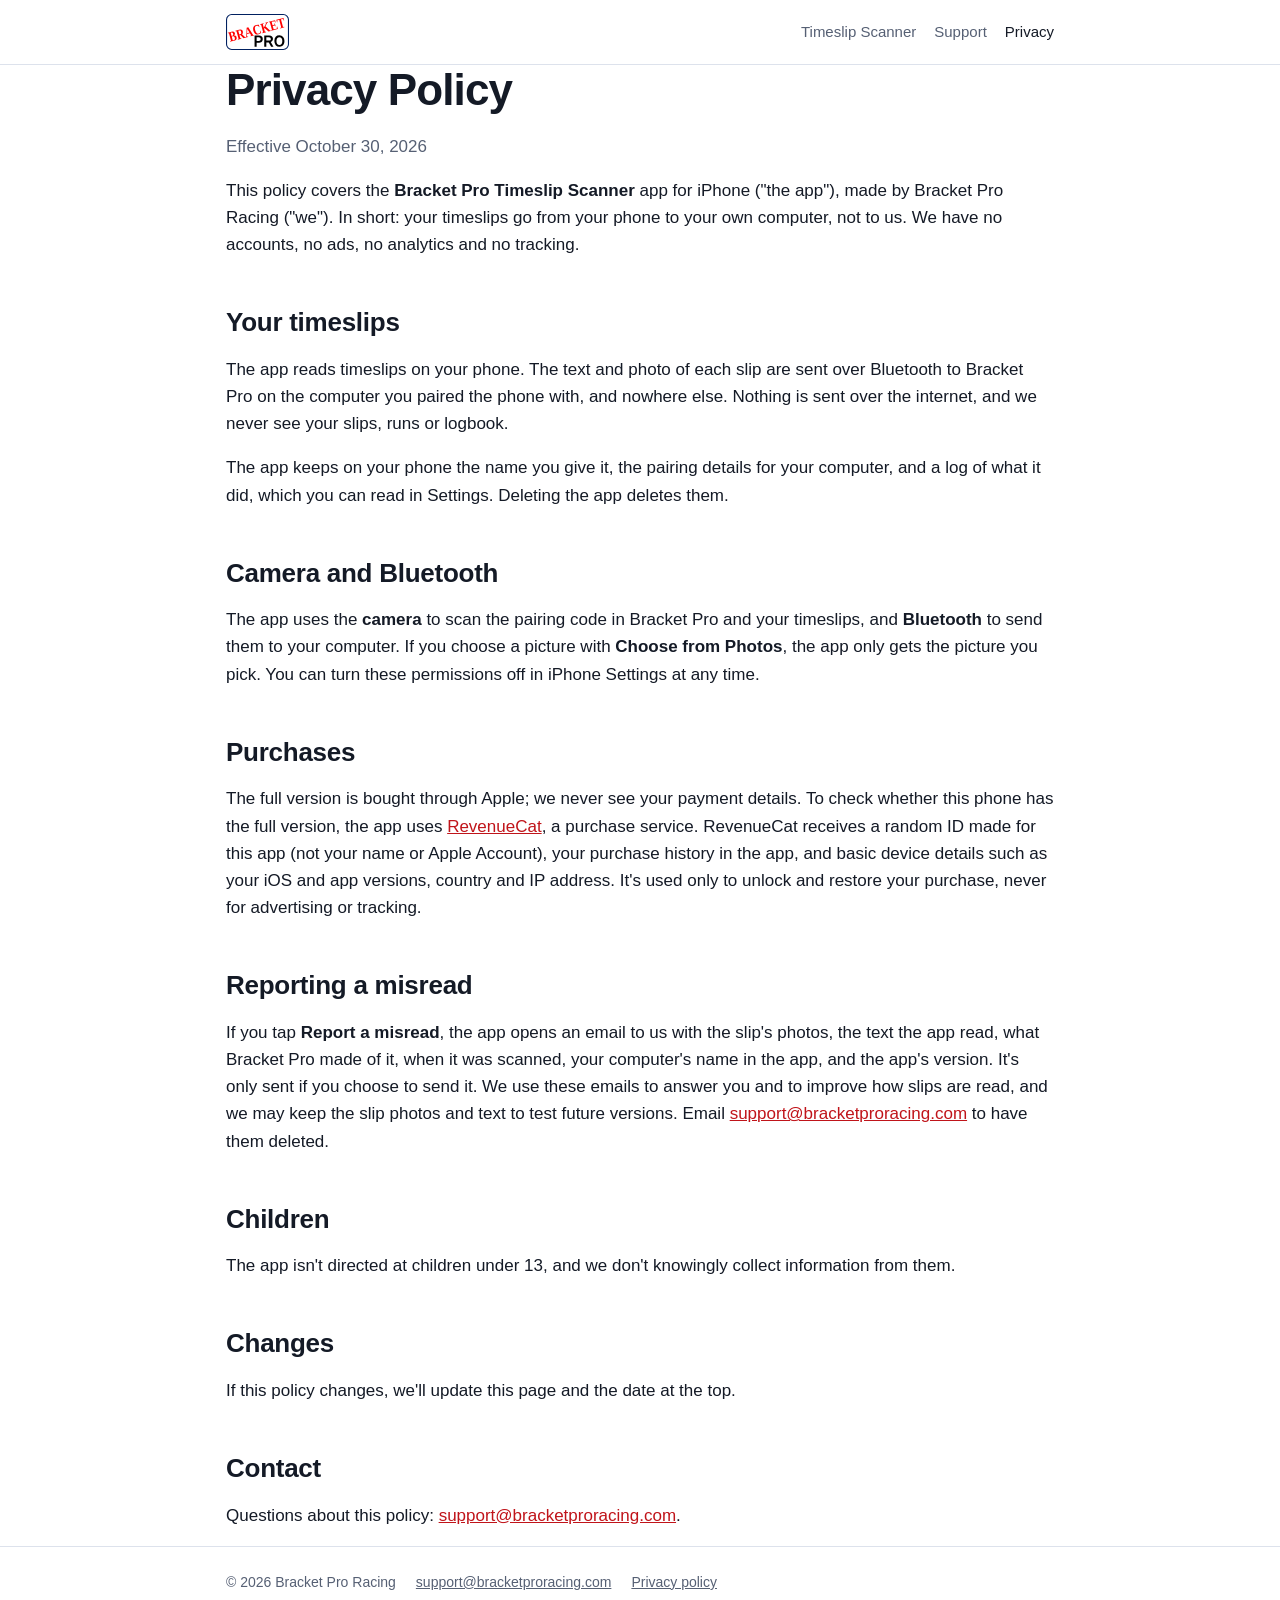
==== privacy/index.html @ 888a442c "bracketproracing.com: home, Timeslip Scanner, support and privacy pages Support and privacy URLs for" ====
<!doctype html>
<html lang="en">
<head>
  <meta charset="utf-8">
  <meta name="viewport" content="width=device-width, initial-scale=1">
  <title>Privacy Policy · Bracket Pro Racing</title>
  <meta name="description" content="What the Timeslip Scanner app collects and why.">
  <link rel="icon" href="/images/favicon.png">
  <link rel="apple-touch-icon" href="/images/apple-touch-icon.png">
  <link rel="stylesheet" href="/style.css">
</head>
<body>
  <header class="site">
    <div class="wrap">
      <a class="brand" href="/"><img src="/images/logo.svg" alt="Bracket Pro"></a>
      <nav aria-label="Site">
        <a href="/scanner/">Timeslip Scanner</a>
        <a href="/support/">Support</a>
        <a href="/privacy/" aria-current="page">Privacy</a>
      </nav>
    </div>
  </header>

  <main class="wrap">
    <h1>Privacy Policy</h1>
    <p class="muted">Effective October 30, 2026</p>
    <p>This policy covers the <strong>Bracket Pro Timeslip Scanner</strong> app for iPhone ("the app"), made by
      Bracket Pro Racing ("we"). In short: your timeslips go from your phone to your own computer, not to us. We have
      no accounts, no ads, no analytics and no tracking.</p>

    <h2 id="slips">Your timeslips</h2>
    <p>The app reads timeslips on your phone. The text and photo of each slip are sent over Bluetooth to Bracket Pro
      on the computer you paired the phone with, and nowhere else. Nothing is sent over the internet, and we never
      see your slips, runs or logbook.</p>
    <p>The app keeps on your phone the name you give it, the pairing details for your computer, and a log of what it
      did, which you can read in Settings. Deleting the app deletes them.</p>

    <h2 id="permissions">Camera and Bluetooth</h2>
    <p>The app uses the <strong>camera</strong> to scan the pairing code in Bracket Pro and your timeslips, and
      <strong>Bluetooth</strong> to send them to your computer. If you choose a picture with <strong>Choose from
      Photos</strong>, the app only gets the picture you pick. You can turn these permissions off in iPhone Settings
      at any time.</p>

    <h2 id="purchases">Purchases</h2>
    <p>The full version is bought through Apple; we never see your payment details. To check whether this phone has
      the full version, the app uses <a href="https://www.revenuecat.com/privacy/">RevenueCat</a>, a purchase service.
      RevenueCat receives a random ID made for this app (not your name or Apple Account), your purchase history in the
      app, and basic device details such as your iOS and app versions, country and IP address. It's used only to unlock
      and restore your purchase, never for advertising or tracking.</p>

    <h2 id="reports">Reporting a misread</h2>
    <p>If you tap <strong>Report a misread</strong>, the app opens an email to us with the slip's photos, the text the
      app read, what Bracket Pro made of it, when it was scanned, your computer's name in the app, and the app's
      version. It's only sent if you choose to send it. We use these
      emails to answer you and to improve how slips are read, and we may keep the slip photos and text to test future
      versions. Email <a href="mailto:support@bracketproracing.com">support@bracketproracing.com</a> to have them
      deleted.</p>

    <h2 id="children">Children</h2>
    <p>The app isn't directed at children under 13, and we don't knowingly collect information from them.</p>

    <h2 id="changes">Changes</h2>
    <p>If this policy changes, we'll update this page and the date at the top.</p>

    <h2 id="contact">Contact</h2>
    <p>Questions about this policy: <a href="mailto:support@bracketproracing.com">support@bracketproracing.com</a>.</p>
  </main>

  <footer class="site">
    <div class="wrap">
      <span>© 2026 Bracket Pro Racing</span>
      <a href="mailto:support@bracketproracing.com">support@bracketproracing.com</a>
      <a href="/privacy/">Privacy policy</a>
    </div>
  </footer>
</body>
</html>
---- style.css ----
:root {
  --bg: #ffffff;
  --surface: #f4f6fa;
  --text: #141a26;
  --muted: #566074;
  --border: #dde2ec;
  --navy: #002060;
  --red: #d7141a;
  --link: #c0141a;
  color-scheme: light;
}
@media (prefers-color-scheme: dark) {
  :root {
    --bg: #0d111a;
    --surface: #161c29;
    --text: #e8ecf3;
    --muted: #9aa4b8;
    --border: #283146;
    --link: #ff5a5f;
    color-scheme: dark;
  }
}

* { box-sizing: border-box; }
html { -webkit-text-size-adjust: 100%; }
body {
  margin: 0;
  background: var(--bg);
  color: var(--text);
  font: 17px/1.6 -apple-system, BlinkMacSystemFont, "Segoe UI", Inter, Roboto, Helvetica, Arial, sans-serif;
}
a { color: var(--link); }
img { max-width: 100%; height: auto; }

.wrap { max-width: 860px; margin: 0 auto; padding: 0 16px; }

header.site {
  border-bottom: 1px solid var(--border);
  position: sticky; top: 0; z-index: 1;
  background: color-mix(in srgb, var(--bg) 92%, transparent);
  backdrop-filter: blur(8px);
}
header.site .wrap { display: flex; align-items: center; gap: 16px; min-height: 64px; flex-wrap: wrap; }
header.site .brand { display: flex; align-items: center; gap: 10px; text-decoration: none; color: var(--text); font-weight: 650; }
header.site .brand img { height: 36px; width: auto; }
header.site nav { margin-left: auto; display: flex; gap: 18px; flex-wrap: wrap; }
header.site nav a { color: var(--muted); text-decoration: none; font-size: 15px; }
header.site nav a:hover, header.site nav a[aria-current="page"] { color: var(--text); }

main { padding-top: 40px; padding-bottom: 64px; }
h1 { font-size: clamp(30px, 6vw, 44px); line-height: 1.15; letter-spacing: -0.02em; margin: 0 0 12px; }
h2 { font-size: 26px; line-height: 1.25; letter-spacing: -0.01em; margin: 48px 0 12px; scroll-margin-top: 80px; }
h3 { font-size: 19px; margin: 28px 0 6px; scroll-margin-top: 80px; }
.lead { font-size: 20px; color: var(--muted); margin: 0 0 24px; }
.muted { color: var(--muted); }

figure { margin: 24px 0; }
figure img { display: block; border: 1px solid var(--border); border-radius: 12px; }
figcaption { font-size: 14px; color: var(--muted); margin-top: 8px; }

.cards { display: grid; grid-template-columns: repeat(auto-fit, minmax(240px, 1fr)); gap: 16px; margin: 24px 0; }
.card { background: var(--surface); border: 1px solid var(--border); border-radius: 14px; padding: 20px; }
.card h3 { margin-top: 0; }
.card p { margin: 0; color: var(--muted); }

.button {
  display: inline-block; background: var(--red); color: #fff; text-decoration: none;
  padding: 12px 20px; border-radius: 10px; font-weight: 600;
}
.note { background: var(--surface); border-left: 4px solid var(--navy); border-radius: 8px; padding: 12px 16px; margin: 20px 0; }
@media (prefers-color-scheme: dark) { .note { border-left-color: #4b6fc4; } }

dl.faq dt { font-weight: 650; margin-top: 20px; }
dl.faq dd { margin: 4px 0 0; }

footer.site { border-top: 1px solid var(--border); padding: 24px 0 40px; font-size: 14px; color: var(--muted); }
footer.site .wrap { display: flex; gap: 8px 20px; flex-wrap: wrap; }
footer.site a { color: var(--muted); }
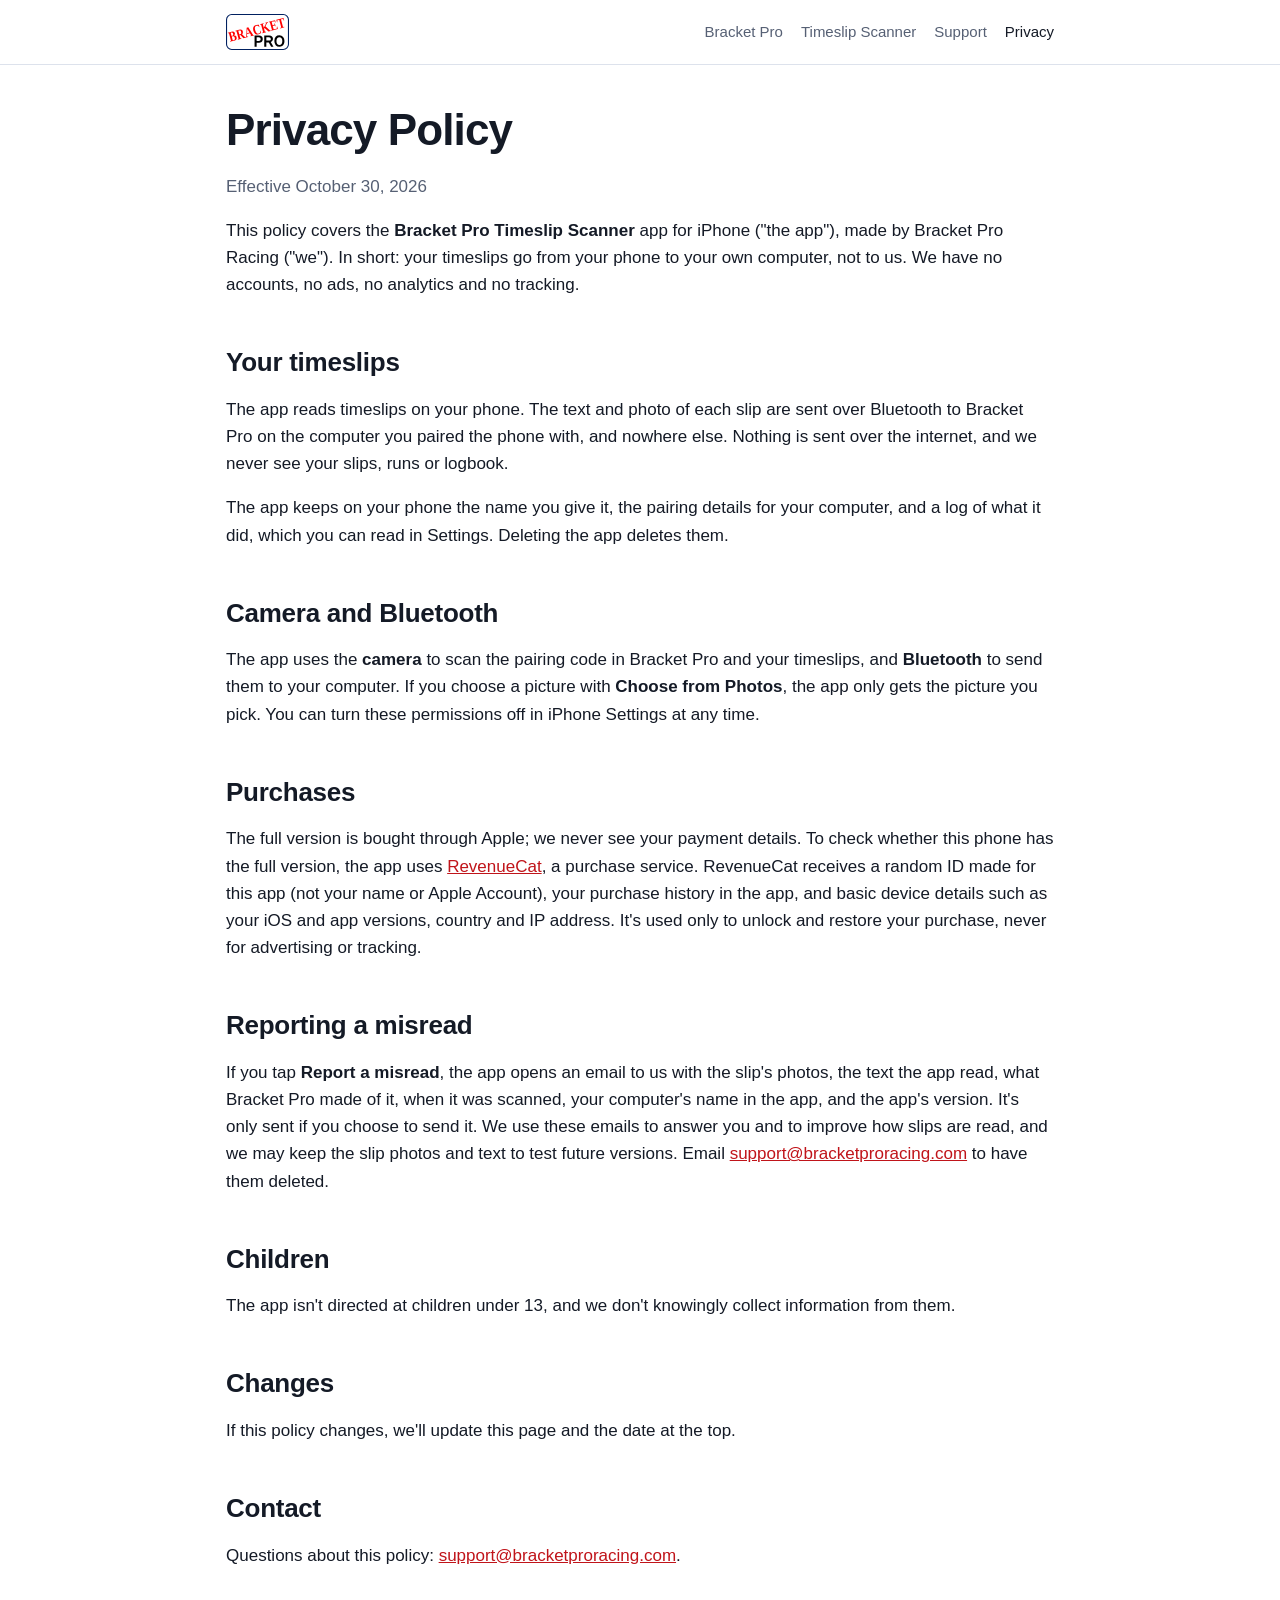
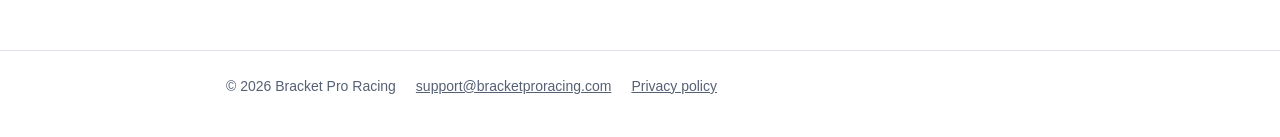
==== commit 010e673d: "Bracket Pro page, rickroll QR codes in the scanner images, spacing fixes - software/: what Bracket P" ====
--- a/privacy/index.html
+++ b/privacy/index.html
@@ -14,6 +14,7 @@
     <div class="wrap">
       <a class="brand" href="/"><img src="/images/logo.svg" alt="Bracket Pro"></a>
       <nav aria-label="Site">
+        <a href="/software/">Bracket Pro</a>
         <a href="/scanner/">Timeslip Scanner</a>
         <a href="/support/">Support</a>
         <a href="/privacy/" aria-current="page">Privacy</a>
--- a/style.css
+++ b/style.css
@@ -45,9 +45,13 @@
 header.site .brand img { height: 36px; width: auto; }
 header.site nav { margin-left: auto; display: flex; gap: 18px; flex-wrap: wrap; }
 header.site nav a { color: var(--muted); text-decoration: none; font-size: 15px; }
+@media (max-width: 520px) {
+  header.site .wrap { padding-top: 8px; padding-bottom: 10px; gap: 6px; }
+  header.site nav { margin-left: 0; gap: 14px; }
+}
 header.site nav a:hover, header.site nav a[aria-current="page"] { color: var(--text); }
 
-main { padding-top: 40px; padding-bottom: 64px; }
+main.wrap { padding-top: 40px; padding-bottom: 64px; }
 h1 { font-size: clamp(30px, 6vw, 44px); line-height: 1.15; letter-spacing: -0.02em; margin: 0 0 12px; }
 h2 { font-size: 26px; line-height: 1.25; letter-spacing: -0.01em; margin: 48px 0 12px; scroll-margin-top: 80px; }
 h3 { font-size: 19px; margin: 28px 0 6px; scroll-margin-top: 80px; }
@@ -61,6 +65,8 @@
 .cards { display: grid; grid-template-columns: repeat(auto-fit, minmax(240px, 1fr)); gap: 16px; margin: 24px 0; }
 .card { background: var(--surface); border: 1px solid var(--border); border-radius: 14px; padding: 20px; }
 .card h3 { margin-top: 0; }
+a.card { color: inherit; text-decoration: none; transition: border-color .15s; }
+a.card:hover { border-color: var(--muted); }
 .card p { margin: 0; color: var(--muted); }
 
 .button {
